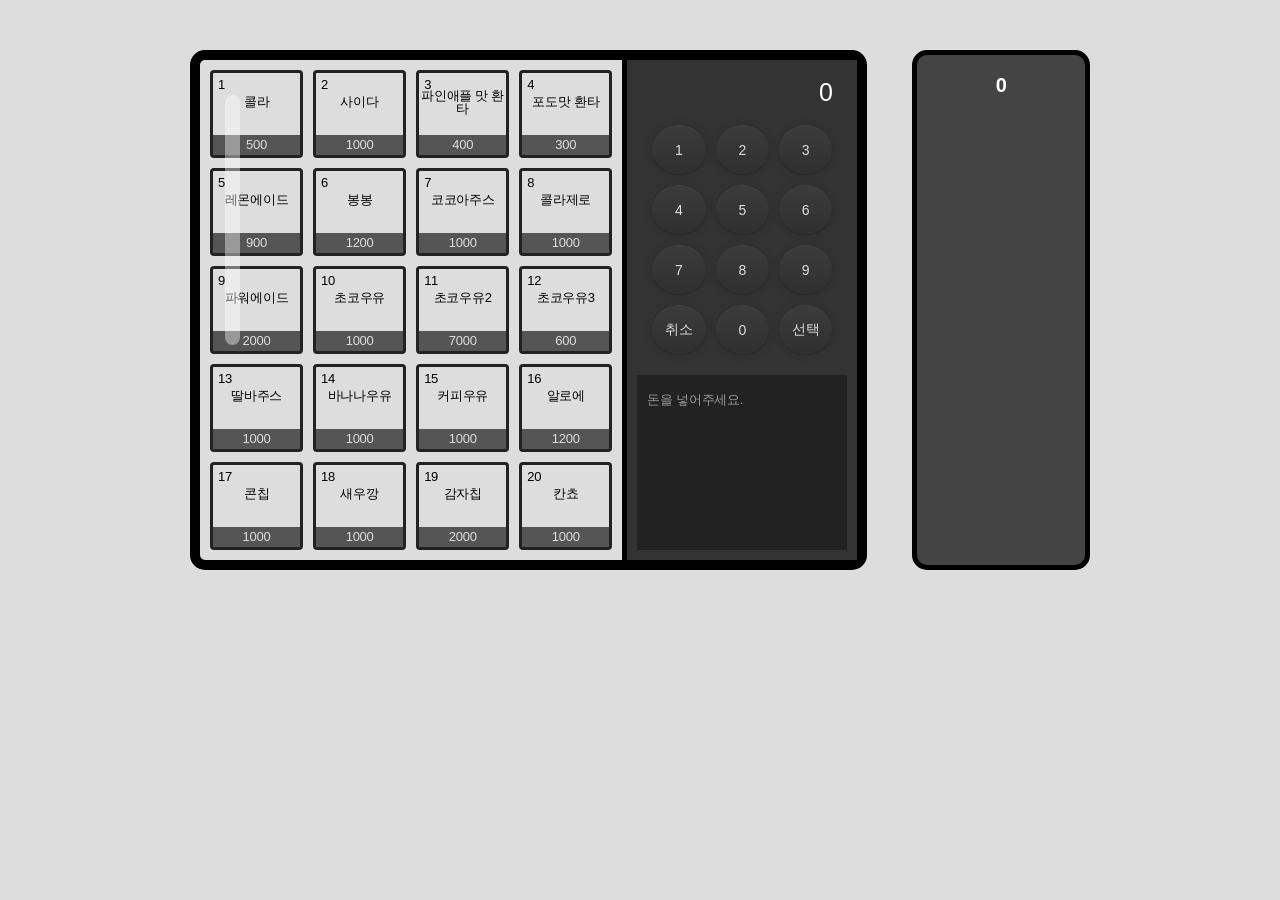
==== src/index.html @ 0087814a "[삭제 ,  업데이트] 기존 구조 변경 기존 설계에서 바뀐 설계 파일 적용" ====
<!DOCTYPE html>
<html lang="en">
  <head>
    <meta charset="UTF-8" />
    <meta name="viewport" content="width=device-width, initial-scale=1.0" />
    <link rel="stylesheet" href="styles/reset.css" />
    <link rel="stylesheet" href="styles/style.css" />
    <title>Document</title>
  </head>
  <body>
    <section class="vending_wrap">
      <div class="vending_machine">
        <div class="product_screen">
          <ul class="product_list">
            <li>
              <span class="product_index">1</span>
              <p class="product_name">콜라</p>
              <p class="product_price">500</p>
            </li>
            <li>
              <span class="product_index">2</span>
              <p class="product_name">사이다</p>
              <p class="product_price">1000</p>
            </li>
            <li>
              <span class="product_index">3</span>
              <p class="product_name">파인애플 맛 환타</p>
              <p class="product_price">400</p>
            </li>
            <li>
              <span class="product_index">4</span>
              <p class="product_name">포도맛 환타</p>
              <p class="product_price">300</p>
            </li>
            <li>
              <span class="product_index">5</span>
              <p class="product_name">레몬에이드</p>
              <p class="product_price">900</p>
            </li>
            <li>
              <span class="product_index">6</span>
              <p class="product_name">봉봉</p>
              <p class="product_price">1200</p>
            </li>
            <li>
              <span class="product_index">7</span>
              <p class="product_name">코코아주스</p>
              <p class="product_price">1000</p>
            </li>
            <li>
              <span class="product_index">8</span>
              <p class="product_name">콜라제로</p>
              <p class="product_price">1000</p>
            </li>
            <li>
              <span class="product_index">9</span>
              <p class="product_name">파워에이드</p>
              <p class="product_price">2000</p>
            </li>
            <li>
              <span class="product_index">10</span>
              <p class="product_name">초코우유</p>
              <p class="product_price">1000</p>
            </li>
            <li>
              <span class="product_index">11</span>
              <p class="product_name">초코우유2</p>
              <p class="product_price">7000</p>
            </li>
            <li>
              <span class="product_index">12</span>
              <p class="product_name">초코우유3</p>
              <p class="product_price">600</p>
            </li>
            <li>
              <span class="product_index">13</span>
              <p class="product_name">딸바주스</p>
              <p class="product_price">1000</p>
            </li>
            <li>
              <span class="product_index">14</span>
              <p class="product_name">바나나우유</p>
              <p class="product_price">1000</p>
            </li>
            <li>
              <span class="product_index">15</span>
              <p class="product_name">커피우유</p>
              <p class="product_price">1000</p>
            </li>
            <li>
              <span class="product_index">16</span>
              <p class="product_name">알로에</p>
              <p class="product_price">1200</p>
            </li>
            <li>
              <span class="product_index">17</span>
              <p class="product_name">콘칩</p>
              <p class="product_price">1000</p>
            </li>
            <li>
              <span class="product_index">18</span>
              <p class="product_name">새우깡</p>
              <p class="product_price">1000</p>
            </li>
            <li>
              <span class="product_index">19</span>
              <p class="product_name">감자칩</p>
              <p class="product_price">2000</p>
            </li>
            <li>
              <span class="product_index">20</span>
              <p class="product_name">칸쵸</p>
              <p class="product_price">1000</p>
            </li>
          </ul>
        </div>
        <div class="choice_screen">
          <div class="choice_product_price">0</div>
          <div class="choice_dial">
            <button>1</button>
            <button>2</button>
            <button>3</button>
            <button>4</button>
            <button>5</button>
            <button>6</button>
            <button>7</button>
            <button>8</button>
            <button>9</button>
            <button>취소</button>
            <button>0</button>
            <button>선택</button>
          </div>
          <div class="choice_message">
            돈을 넣어주세요.
          </div>
        </div>
      </div>
      <div class="customer_wallet">
        <!-- <ul class="wallet_list"> -->
        <!-- <li><button value="10">10원</button> <span class="count_index">0</span></li>
          <li><button value="50">50원</button> <span class="count_index">0</span></li>
          <li><button value="100">100원</button> <span class="count_index">0</span></li>
          <li><button value="1000">1000원</button> <span class="count_index">0</span></li>
          <li><button value="5000">5000원</button> <span class="count_index">5</span></li>
          <li><button value="10000">10000원</button> <span class="count_index">5</span></li> -->
        <!-- </ul> -->
        <div class="wallet_sum">0</div>
      </div>
    </section>
    <script src="./main.js" type="module"></script>
  </body>
</html>
---- src/styles/style.css ----
body {
  background: #ddd;
  position: relative;
}
.vending_wrap {
  display: flex;
  justify-content: center;
  width: 900px;
  margin: 50px auto;
}
.vending_machine {
  display: flex;
  justify-content: center;
  width: 85%;
  border: 10px solid #000;
  border-radius: 15px;
}
.product_screen {
  width: 65%;
  height: 500px;
  border-right: 5px solid #000;
}
.choice_screen {
  width: 35%;
  height: 500px;
  background-color: #333;
  padding: 10px;
}
.customer_wallet {
  width: 200px;
  height: 520px;
  margin-left: 5%;
  border: 5px solid #000;
  border-radius: 15px;
  background-color: #444;
}
.product_list {
  position: relative;
  display: grid;
  grid-template-rows: repeat(5, 88px);
  grid-template-columns: repeat(4, 1fr);
  grid-gap: 10px;
  padding: 10px;
  text-align: center;
}
.product_list:after {
  position: absolute;
  top: 35px;
  left: 25px;
  width: 15px;
  height: 50%;
  background: rgba(255, 255, 255, 0.4);
  border-radius: 10px;
  content: "";
}
.product_list li {
  position: relative;
  font-size: 13px;
  border: 3px solid #222;
  border-radius: 4px;
}
.product_list li .product_name {
  display: flex;
  justify-content: center;
  align-items: center;
  height: calc(100% - 25px);
}
.product_list li .product_name + p {
  height: 20px;
  line-height: 20px;
  margin-top: 5px;
  background: #555;
  color: #ddd;
}
.choice_product_price {
  height: 45px;
  line-height: 45px;
  padding-right: 15px;
  font-size: 25px;
  color: #fff;
  text-align: right;
}
.choice_dial {
  display: grid;
  grid-template-rows: repeat(4, 50px);
  grid-template-columns: repeat(3, 1fr);
  margin-top: 10px;
  grid-gap: 10px;
  padding: 0 15px;
}
.choice_dial button {
  border-radius: 50%;
  border: 0;
  outline: none;
  box-shadow: inset 0 -1px 0 rgba(0, 0, 0, 0.09),
    inset 0 1px 0 rgba(255, 255, 255, 0.04), 0 0 1px rgba(0, 0, 0, 0.3),
    0 0 10px rgba(0, 0, 0, 0.1);
  background: linear-gradient(
    to top,
    rgba(0, 0, 0, 0.075),
    rgba(255, 255, 255, 0.045)
  );
  color: #ddd;
  font-size: 14px;
}
.choice_dial button:active {
  box-shadow: none;
}
.choice_message {
  height: 175px;
  background: #222;
  margin-top: 20px;
  padding: 10px;
  color: #999;
  font-size: 13px;
  line-height: 30px;
  overflow-y: auto;
}
.wallet_list {
  display: flex;
  align-items: center;
  justify-content: center;
  flex-direction: column;
  line-height: 70px;
}
.wallet_list button {
  background-color: #555;
  color: white;
  border: 0;
  outline: 0;
  border-radius: 4px;
  width: 80px;
  height: 30px;
  margin-right: 10px;
  font-size: 13px;
}
.count_index {
  color: #fff;
}
.wallet_sum {
  display: flex;
  justify-content: center;
  padding: 20px;
  font-size: 20px;
  font-weight: bold;
  color: #fff;
}
.product_index {
  position: absolute;
  top: 5px;
  left: 5px;
}

.product_list .active {
  border-color: red;
}

.product_list .active .product_price {
  background: brown;
}
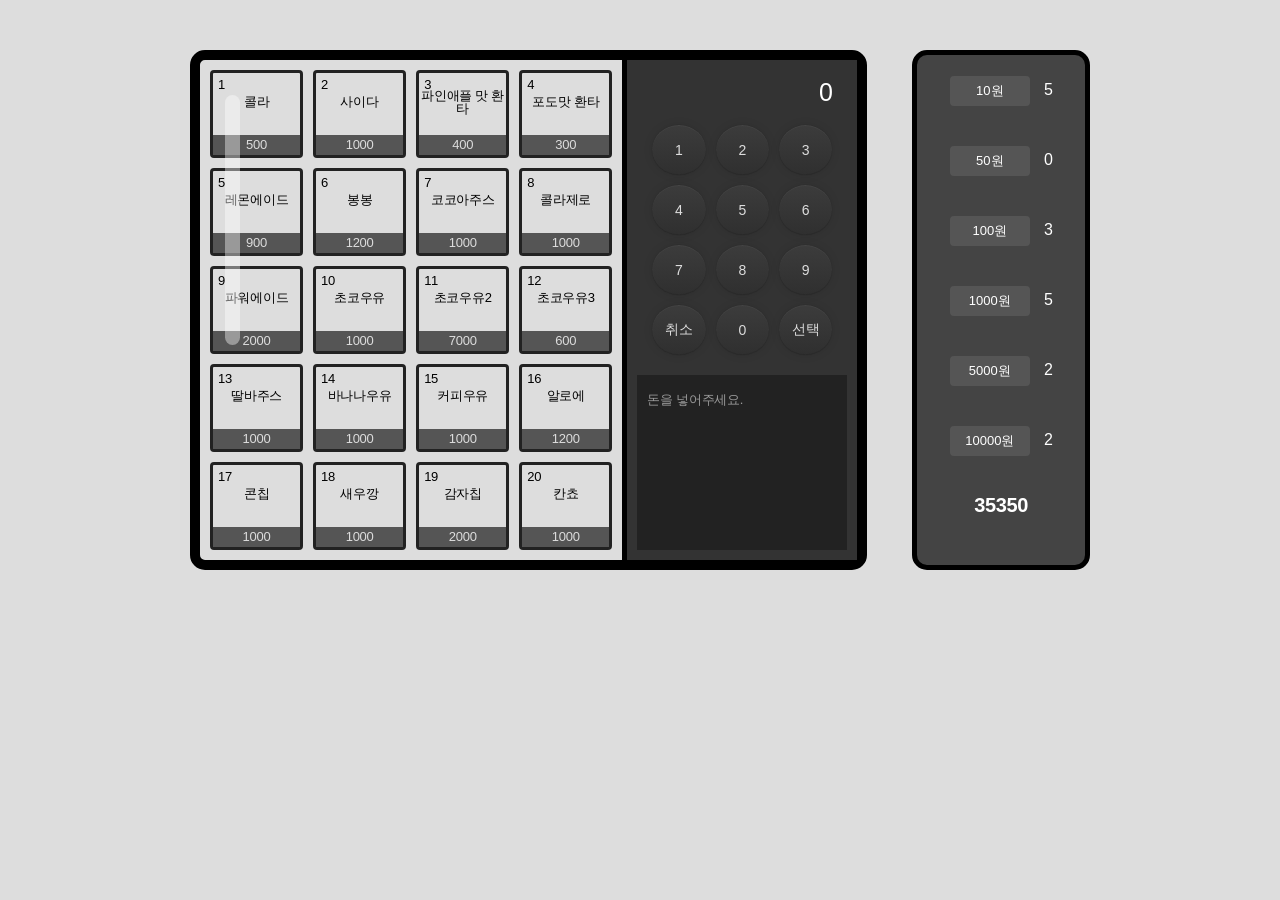
==== commit a929a5cc: "[업데이트] vending machine model, select view" ====
--- a/src/index.html
+++ b/src/index.html
@@ -117,18 +117,18 @@
         <div class="choice_screen">
           <div class="choice_product_price">0</div>
           <div class="choice_dial">
-            <button>1</button>
-            <button>2</button>
-            <button>3</button>
-            <button>4</button>
-            <button>5</button>
-            <button>6</button>
-            <button>7</button>
-            <button>8</button>
-            <button>9</button>
-            <button>취소</button>
-            <button>0</button>
-            <button>선택</button>
+            <button data-type="number">1</button>
+            <button data-type="number">2</button>
+            <button data-type="number">3</button>
+            <button data-type="number">4</button>
+            <button data-type="number">5</button>
+            <button data-type="number">6</button>
+            <button data-type="number">7</button>
+            <button data-type="number">8</button>
+            <button data-type="number">9</button>
+            <button data-type="cancel">취소</button>
+            <button data-type="number">0</button>
+            <button data-type="select">선택</button>
           </div>
           <div class="choice_message">
             돈을 넣어주세요.
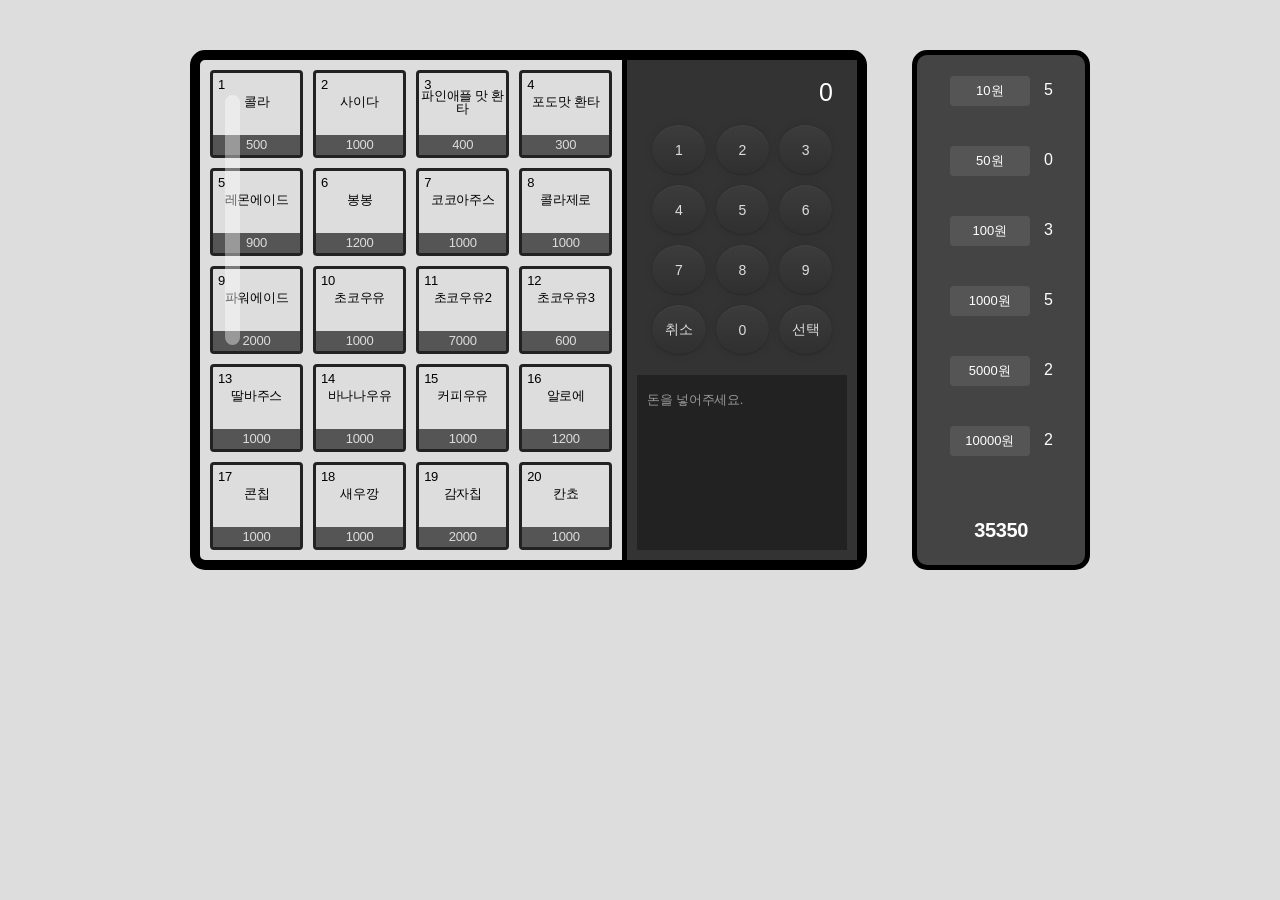
==== commit f7717ad0: "[수정] wallet view render template 수정 template 로 view를 render 해줄때마다 event가 초기화되는 에러 수정" ====
--- a/src/index.html
+++ b/src/index.html
@@ -136,15 +136,7 @@
         </div>
       </div>
       <div class="customer_wallet">
-        <!-- <ul class="wallet_list"> -->
-        <!-- <li><button value="10">10원</button> <span class="count_index">0</span></li>
-          <li><button value="50">50원</button> <span class="count_index">0</span></li>
-          <li><button value="100">100원</button> <span class="count_index">0</span></li>
-          <li><button value="1000">1000원</button> <span class="count_index">0</span></li>
-          <li><button value="5000">5000원</button> <span class="count_index">5</span></li>
-          <li><button value="10000">10000원</button> <span class="count_index">5</span></li> -->
-        <!-- </ul> -->
-        <div class="wallet_sum">0</div>
+        <ul class="wallet_list"></ul>
       </div>
     </section>
     <script src="./main.js" type="module"></script>
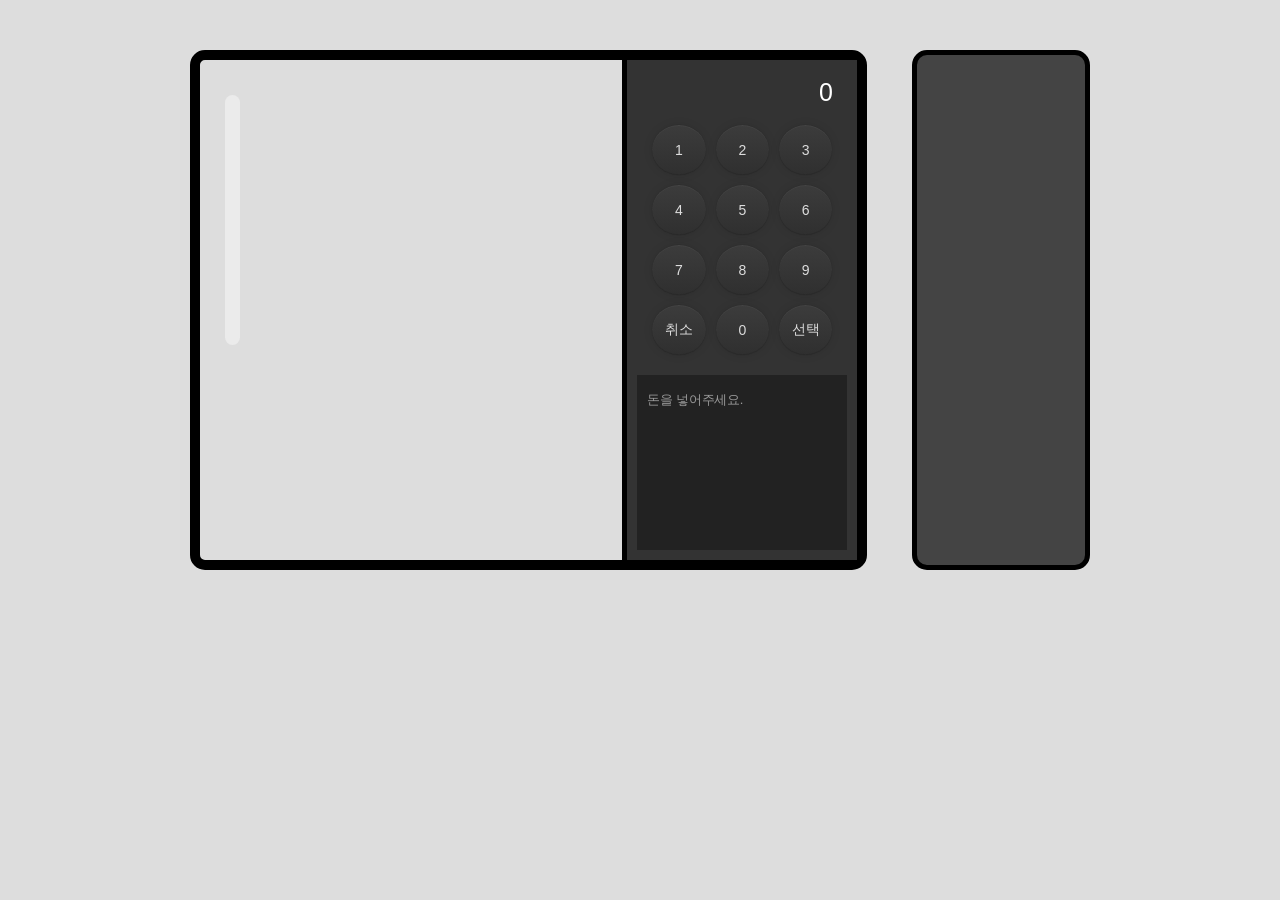
==== commit 7243b30b: "[추가, 업데이트] vmModel product data 추가, productView 구현" ====
--- a/src/index.html
+++ b/src/index.html
@@ -11,108 +11,7 @@
     <section class="vending_wrap">
       <div class="vending_machine">
         <div class="product_screen">
-          <ul class="product_list">
-            <li>
-              <span class="product_index">1</span>
-              <p class="product_name">콜라</p>
-              <p class="product_price">500</p>
-            </li>
-            <li>
-              <span class="product_index">2</span>
-              <p class="product_name">사이다</p>
-              <p class="product_price">1000</p>
-            </li>
-            <li>
-              <span class="product_index">3</span>
-              <p class="product_name">파인애플 맛 환타</p>
-              <p class="product_price">400</p>
-            </li>
-            <li>
-              <span class="product_index">4</span>
-              <p class="product_name">포도맛 환타</p>
-              <p class="product_price">300</p>
-            </li>
-            <li>
-              <span class="product_index">5</span>
-              <p class="product_name">레몬에이드</p>
-              <p class="product_price">900</p>
-            </li>
-            <li>
-              <span class="product_index">6</span>
-              <p class="product_name">봉봉</p>
-              <p class="product_price">1200</p>
-            </li>
-            <li>
-              <span class="product_index">7</span>
-              <p class="product_name">코코아주스</p>
-              <p class="product_price">1000</p>
-            </li>
-            <li>
-              <span class="product_index">8</span>
-              <p class="product_name">콜라제로</p>
-              <p class="product_price">1000</p>
-            </li>
-            <li>
-              <span class="product_index">9</span>
-              <p class="product_name">파워에이드</p>
-              <p class="product_price">2000</p>
-            </li>
-            <li>
-              <span class="product_index">10</span>
-              <p class="product_name">초코우유</p>
-              <p class="product_price">1000</p>
-            </li>
-            <li>
-              <span class="product_index">11</span>
-              <p class="product_name">초코우유2</p>
-              <p class="product_price">7000</p>
-            </li>
-            <li>
-              <span class="product_index">12</span>
-              <p class="product_name">초코우유3</p>
-              <p class="product_price">600</p>
-            </li>
-            <li>
-              <span class="product_index">13</span>
-              <p class="product_name">딸바주스</p>
-              <p class="product_price">1000</p>
-            </li>
-            <li>
-              <span class="product_index">14</span>
-              <p class="product_name">바나나우유</p>
-              <p class="product_price">1000</p>
-            </li>
-            <li>
-              <span class="product_index">15</span>
-              <p class="product_name">커피우유</p>
-              <p class="product_price">1000</p>
-            </li>
-            <li>
-              <span class="product_index">16</span>
-              <p class="product_name">알로에</p>
-              <p class="product_price">1200</p>
-            </li>
-            <li>
-              <span class="product_index">17</span>
-              <p class="product_name">콘칩</p>
-              <p class="product_price">1000</p>
-            </li>
-            <li>
-              <span class="product_index">18</span>
-              <p class="product_name">새우깡</p>
-              <p class="product_price">1000</p>
-            </li>
-            <li>
-              <span class="product_index">19</span>
-              <p class="product_name">감자칩</p>
-              <p class="product_price">2000</p>
-            </li>
-            <li>
-              <span class="product_index">20</span>
-              <p class="product_name">칸쵸</p>
-              <p class="product_price">1000</p>
-            </li>
-          </ul>
+          <ul class="product_list"></ul>
         </div>
         <div class="choice_screen">
           <div class="choice_product_price">0</div>
